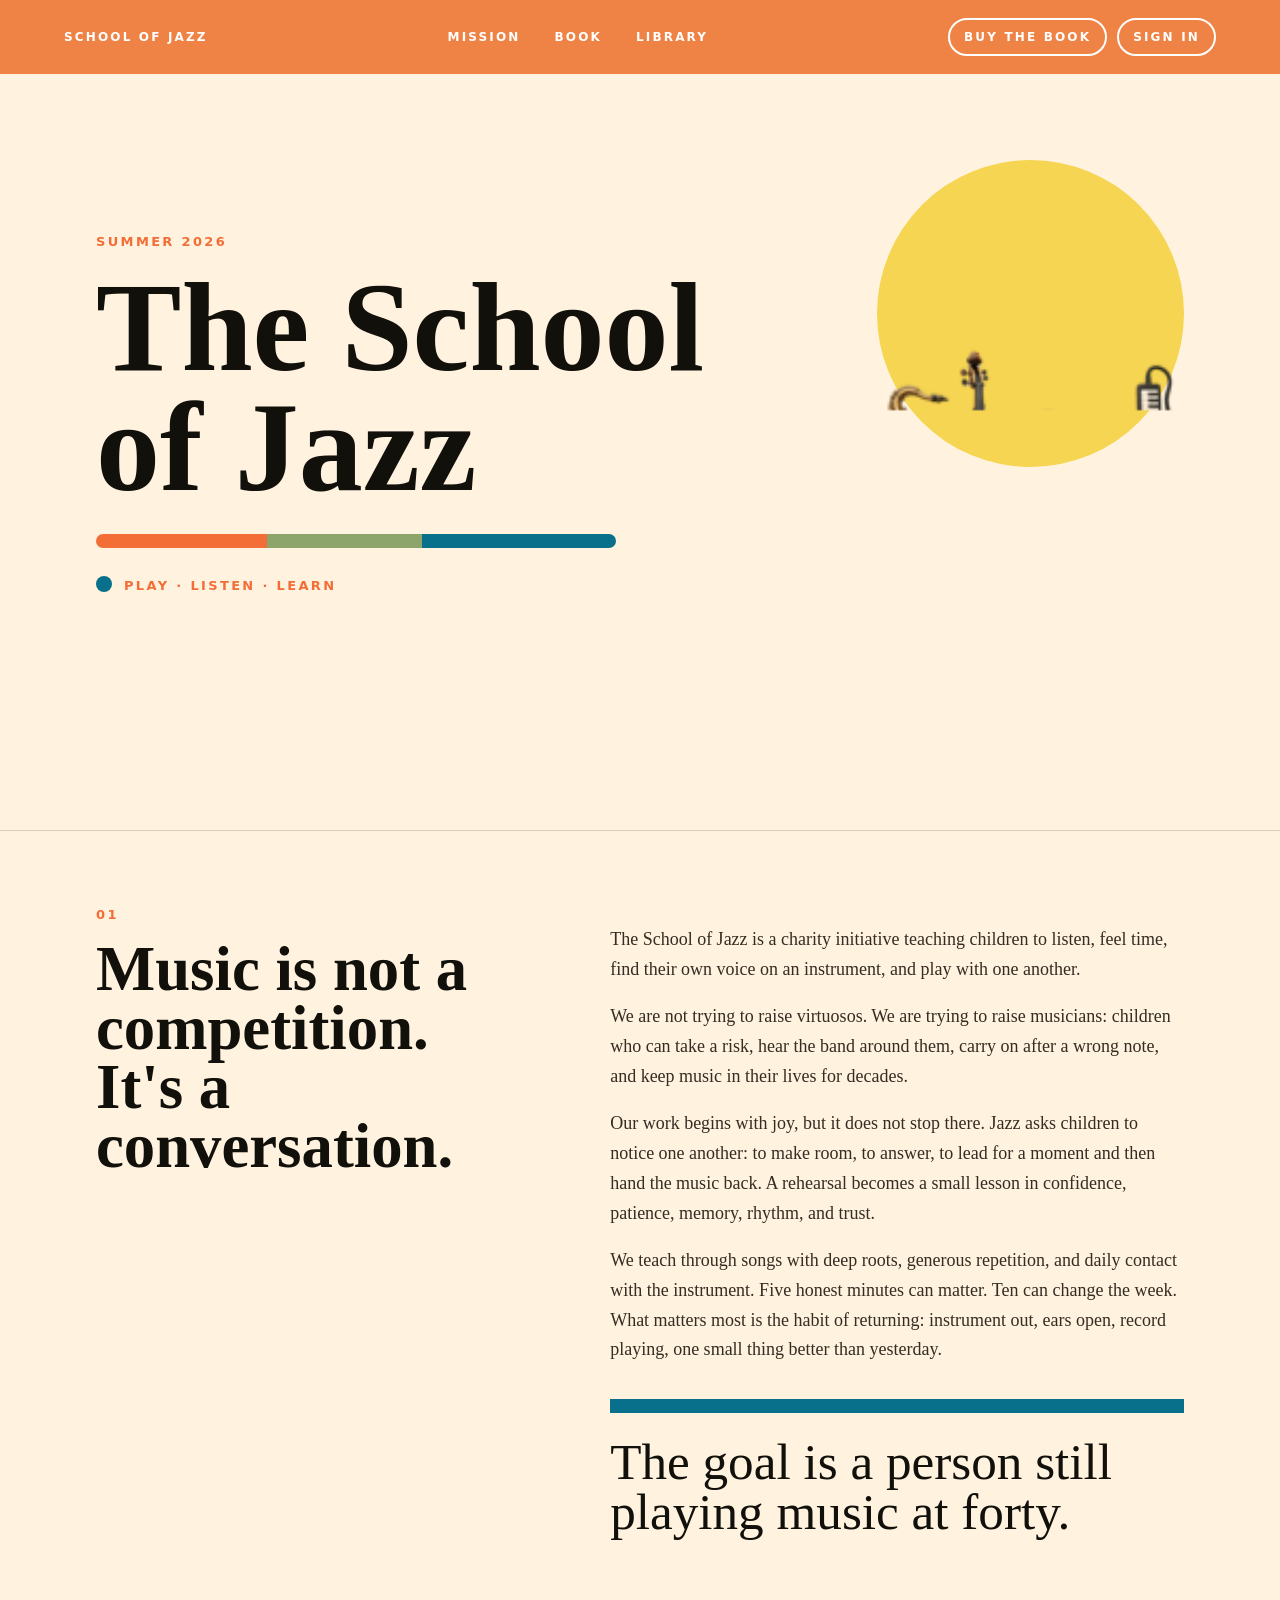
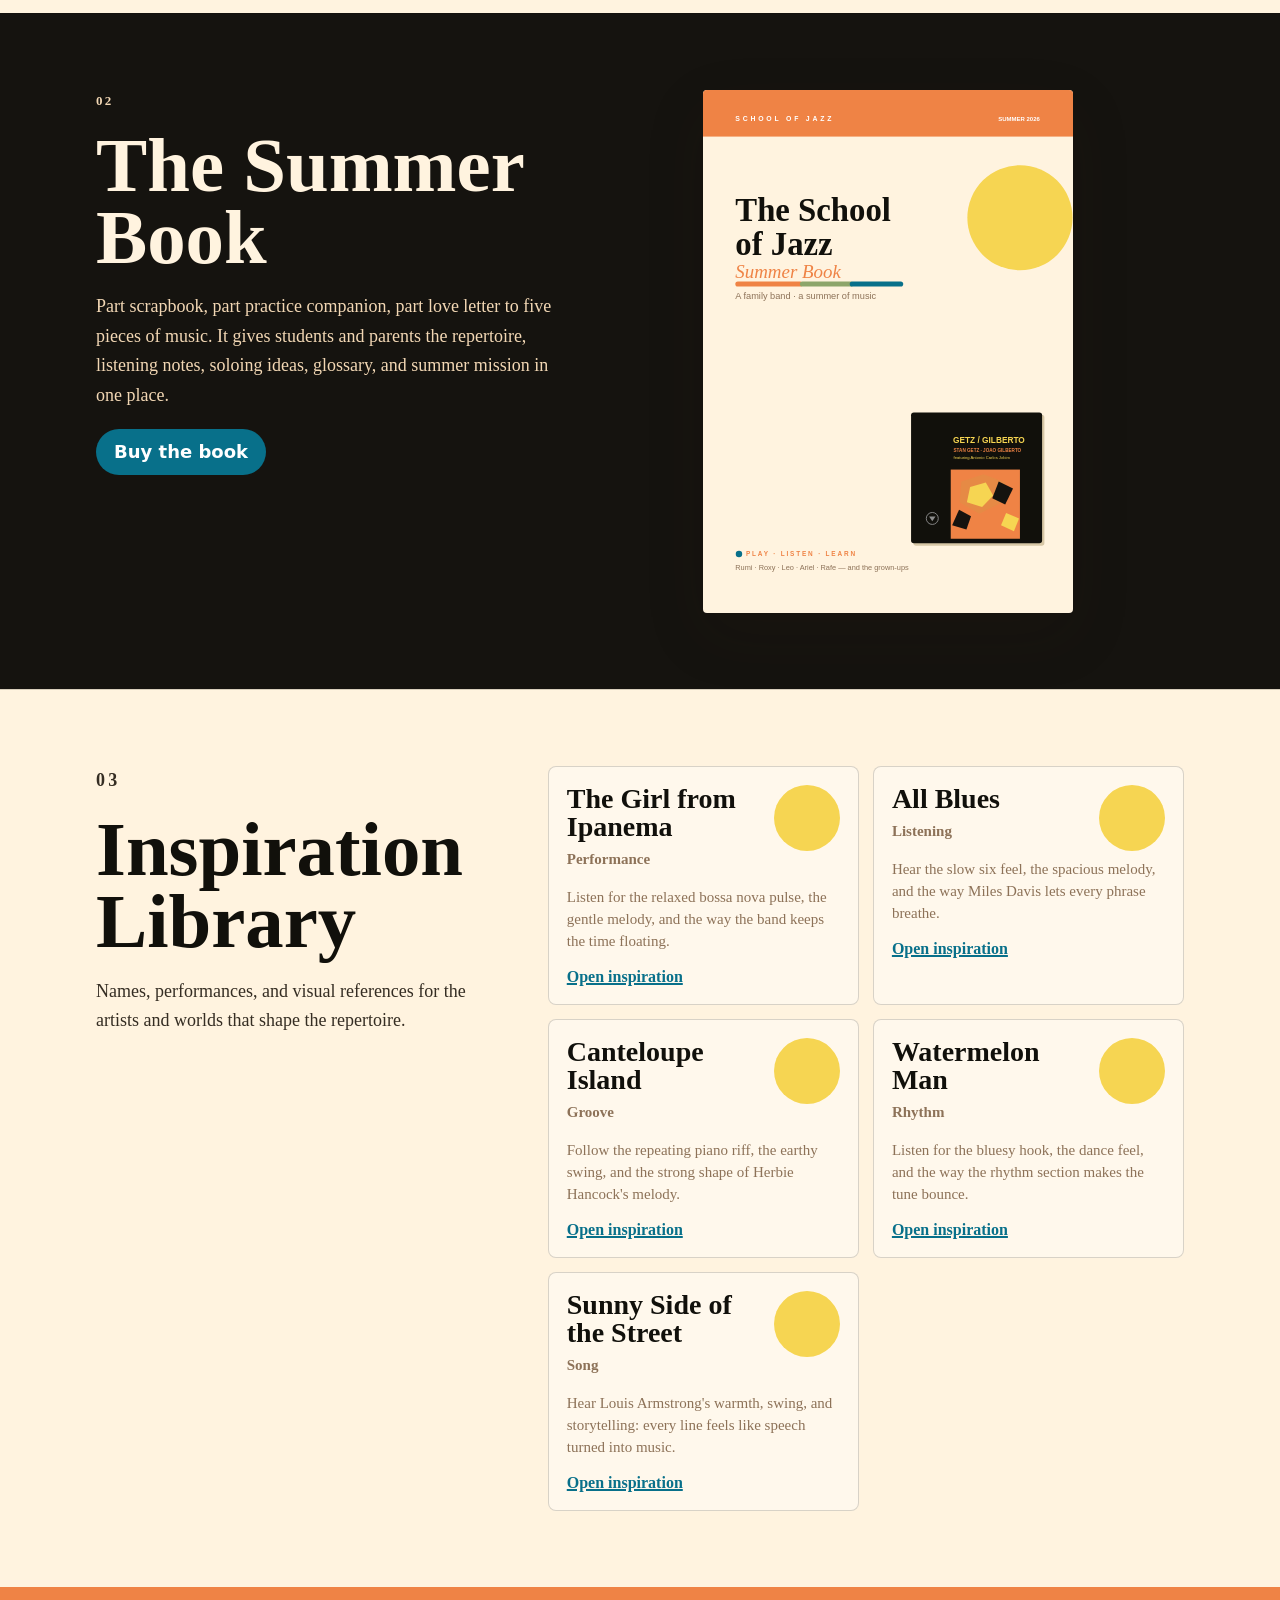
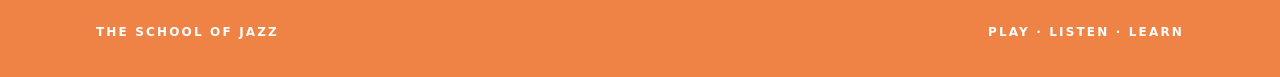
==== index.html @ d5c86d77 "Use sharp SVG book cover" ====
<!doctype html>
<html lang="en">
  <head>
    <meta charset="utf-8">
    <meta name="viewport" content="width=device-width, initial-scale=1">
    <title>The School of Jazz</title>
    <link rel="stylesheet" href="styles.css">
  </head>
  <body>
    <header class="topbar">
      <a class="brand" href="#home" aria-label="The School of Jazz home">School of Jazz</a>
      <nav aria-label="Primary navigation">
        <a href="#mission">Mission</a>
        <a href="#book">Book</a>
        <a href="#library">Library</a>
      </nav>
      <div class="topbar-actions">
        <a class="buy-pill" href="#book">Buy the book</a>
        <a class="buy-pill" href="portal.html">Sign in</a>
      </div>
    </header>

    <main>
      <section class="hero" id="home">
        <div class="hero-copy">
          <p class="season">Summer 2026</p>
          <h1 aria-label="The School of Jazz">The School<br>of Jazz</h1>
          <div class="stripe" aria-hidden="true"><i></i><i></i><i></i></div>
          <p class="manifesto"><b>Play</b> · <b>Listen</b> · <b>Learn</b></p>
        </div>
        <figure class="hero-logo">
          <img src="assets/school-of-jazz-logo.png?v=clean-logo-2" alt="The School of Jazz logo">
        </figure>
        <div class="sun" aria-hidden="true"></div>
      </section>

      <section class="editorial two-col" id="mission">
        <div>
          <p class="section-number">01</p>
          <h2>Music is not a competition. It's a conversation.</h2>
        </div>
        <div class="body-copy">
          <p>The School of Jazz is a charity initiative teaching children to listen, feel time, find their own voice on an instrument, and play with one another.</p>
          <p>We are not trying to raise virtuosos. We are trying to raise musicians: children who can take a risk, hear the band around them, carry on after a wrong note, and keep music in their lives for decades.</p>
          <p>Our work begins with joy, but it does not stop there. Jazz asks children to notice one another: to make room, to answer, to lead for a moment and then hand the music back. A rehearsal becomes a small lesson in confidence, patience, memory, rhythm, and trust.</p>
          <p>We teach through songs with deep roots, generous repetition, and daily contact with the instrument. Five honest minutes can matter. Ten can change the week. What matters most is the habit of returning: instrument out, ears open, record playing, one small thing better than yesterday.</p>
          <blockquote class="mission-quote">
            <p>The goal is a person still playing music at forty.</p>
          </blockquote>
        </div>
      </section>

      <section class="book-band" id="book">
        <div class="book-copy">
          <p class="section-number">02</p>
          <h2>The Summer Book</h2>
          <p>Part scrapbook, part practice companion, part love letter to five pieces of music. It gives students and parents the repertoire, listening notes, soloing ideas, glossary, and summer mission in one place.</p>
          <a class="primary-link" href="mailto:admin@theschoolofjazz.com?subject=Buy%20The%20School%20of%20Jazz%20Summer%20Book">Buy the book</a>
        </div>
        <div class="book-side">
          <figure class="cover-card book-cover">
            <img src="assets/summer-book-cover.svg?v=sharp-cover-3" alt="The School of Jazz Summer Book cover">
          </figure>
        </div>
      </section>

      <section class="library" id="library">
        <div>
          <p class="section-number">03</p>
          <h2>Inspiration Library</h2>
          <p>Names, performances, and visual references for the artists and worlds that shape the repertoire.</p>
        </div>
        <div class="library-grid" id="libraryGrid"></div>
      </section>
    </main>

    <footer>
      <p>The School of Jazz</p>
      <p>Play · Listen · Learn</p>
    </footer>

    <script src="app.js?v=clean-repertoire"></script>
  </body>
</html>
---- styles.css ----
:root {
  --paper: #fff3df;
  --paper-deep: #f9e6c8;
  --ink: #11100b;
  --muted: #8d7258;
  --orange: #ef8345;
  --hot: #f36d36;
  --sun: #f6d552;
  --teal: #08708a;
  --green: #8da56a;
  --line: rgba(17, 16, 11, .16);
  --shadow: 0 22px 60px rgba(42, 28, 14, .14);
}

* { box-sizing: border-box; }

html { scroll-behavior: smooth; }

body {
  margin: 0;
  color: var(--ink);
  background: var(--paper);
  font-family: Inter, ui-sans-serif, system-ui, -apple-system, BlinkMacSystemFont, "Segoe UI", sans-serif;
}

a { color: inherit; }

.topbar {
  position: sticky;
  top: 0;
  z-index: 20;
  display: grid;
  grid-template-columns: auto 1fr auto;
  align-items: center;
  gap: 24px;
  padding: 18px clamp(18px, 5vw, 72px);
  background: var(--orange);
  color: white;
  text-transform: uppercase;
  letter-spacing: .18em;
  font-size: 12px;
  font-weight: 800;
}

.brand, .topbar a { text-decoration: none; }

.topbar nav {
  display: flex;
  justify-content: center;
  gap: clamp(14px, 3vw, 34px);
}

.topbar-actions {
  display: flex;
  justify-content: end;
  gap: 10px;
}

.buy-pill {
  border: 2px solid white;
  padding: 10px 14px;
  border-radius: 999px;
  white-space: nowrap;
}

.hero {
  position: relative;
  min-height: 84vh;
  display: grid;
  grid-template-columns: minmax(0, 1fr) minmax(260px, 390px);
  align-items: end;
  gap: 36px;
  padding: clamp(42px, 8vw, 96px) clamp(22px, 8vw, 96px) 56px;
  overflow: hidden;
}

.hero-copy {
  align-self: start;
  padding-top: 64px;
  position: relative;
  z-index: 2;
}

.season, .manifesto, .section-number, .eyebrow {
  margin: 0 0 18px;
  color: var(--hot);
  text-transform: uppercase;
  letter-spacing: .18em;
  font-weight: 900;
  font-size: 13px;
}

h1, h2 {
  font-family: Georgia, "Times New Roman", serif;
  letter-spacing: 0;
  line-height: .94;
  margin: 0;
}

h1 {
  font-size: clamp(58px, 10vw, 132px);
  max-width: 850px;
}

h2 {
  font-size: clamp(42px, 6vw, 86px);
}

.editorial h2 {
  font-size: clamp(40px, 4.9vw, 68px);
}

.stripe {
  display: flex;
  width: min(520px, 80vw);
  height: 14px;
  border-radius: 99px;
  overflow: hidden;
  margin: 26px 0 28px;
}

.stripe i:nth-child(1) { background: var(--hot); flex: 1.1; }
.stripe i:nth-child(2) { background: var(--green); flex: 1; }
.stripe i:nth-child(3) { background: var(--teal); flex: 1.25; }

.manifesto::before {
  content: "";
  display: inline-block;
  width: 16px;
  height: 16px;
  margin-right: 12px;
  border-radius: 50%;
  background: var(--teal);
  vertical-align: -2px;
}

.hero-logo {
  position: relative;
  z-index: 2;
  justify-self: end;
  align-self: center;
  width: min(100%, 320px);
  margin: 0;
}

.hero-logo img {
  display: block;
  width: 100%;
  height: auto;
  object-fit: contain;
  mix-blend-mode: multiply;
}

.cover-card {
  position: relative;
  z-index: 2;
  margin: 0;
  width: min(100%, 370px);
}

.cover-card img {
  display: block;
  width: 100%;
  border-radius: 4px;
  box-shadow: var(--shadow);
}

.cover-card figcaption {
  margin-top: 12px;
  color: #d9c7a8;
  font-size: 13px;
}

.sun {
  position: absolute;
  right: min(8vw, 96px);
  top: 86px;
  width: clamp(180px, 24vw, 320px);
  aspect-ratio: 1;
  background: var(--sun);
  border-radius: 50%;
}

.editorial, .book-band, .portal, .library {
  padding: 76px clamp(22px, 8vw, 96px);
  border-top: 1px solid var(--line);
}

.two-col {
  display: grid;
  grid-template-columns: minmax(260px, .85fr) minmax(0, 1.15fr);
  gap: clamp(28px, 8vw, 90px);
}

.body-copy, .book-copy, .library p {
  color: #352d23;
  font-family: Georgia, "Times New Roman", serif;
  font-size: 18px;
  line-height: 1.65;
}

.book-notes p, .library-card, .panel {
  background: rgba(255,255,255,.42);
  border: 1px solid var(--line);
  border-radius: 8px;
  font-family: Georgia, "Times New Roman", serif;
}

.mission-quote {
  margin: 34px 0 0;
  padding: 24px 0 0;
  border-top: 14px solid var(--teal);
}

.mission-quote p {
  margin: 0;
  max-width: 520px;
  color: var(--ink);
  font-family: Georgia, "Times New Roman", serif;
  font-size: clamp(30px, 4vw, 54px);
  line-height: .98;
}

.book-band {
  display: grid;
  grid-template-columns: minmax(0, .78fr) minmax(300px, 1fr);
  gap: 36px;
  background: #15130f;
  color: var(--paper);
}

.book-copy p { color: #f2d7b4; }

.book-copy h2 {
  color: var(--paper);
}

.primary-link, .primary-button,
.role-switch button,
label,
select,
input,
textarea {
  font-family: Inter, ui-sans-serif, system-ui, -apple-system, BlinkMacSystemFont, "Segoe UI", sans-serif;
}

.book-side {
  display: flex;
  justify-content: center;
  align-items: start;
}

.book-cover {
  justify-self: start;
}

.book-cover figcaption {
  color: #f2d7b4;
}

.primary-link, .primary-button {
  display: inline-flex;
  align-items: center;
  justify-content: center;
  min-height: 46px;
  padding: 0 18px;
  border: 0;
  border-radius: 999px;
  background: var(--teal);
  color: white;
  font-weight: 900;
  text-decoration: none;
  cursor: pointer;
}

.book-notes {
  display: grid;
  grid-template-columns: repeat(2, minmax(0, 1fr));
  gap: 12px;
}

.book-notes p {
  margin: 0;
  min-height: 92px;
  padding: 18px;
  color: var(--paper);
  border-color: rgba(255,255,255,.18);
  background: rgba(255,255,255,.07);
  font-family: Georgia, "Times New Roman", serif;
  font-size: 22px;
  line-height: 1.15;
}

.portal-head {
  display: flex;
  align-items: end;
  justify-content: space-between;
  gap: 24px;
  margin-bottom: 28px;
}

.role-switch {
  display: inline-grid;
  grid-template-columns: 1fr 1fr;
  border: 1px solid var(--line);
  border-radius: 999px;
  padding: 4px;
  background: rgba(255,255,255,.42);
}

.role-switch button {
  border: 0;
  border-radius: 999px;
  padding: 11px 18px;
  background: transparent;
  color: var(--ink);
  font-weight: 900;
  cursor: pointer;
}

.role-switch button.active {
  background: var(--orange);
  color: white;
}

.portal-page {
  min-height: calc(100vh - 75px);
}

.signin-panel {
  max-width: 680px;
  margin: 0 auto;
  padding: clamp(26px, 5vw, 48px);
}

.signin-panel h1 {
  font-size: clamp(54px, 9vw, 96px);
}

.signin-copy {
  max-width: 560px;
  margin: 24px 0;
  color: #352d23;
  font-family: Georgia, "Times New Roman", serif;
  font-size: 20px;
  line-height: 1.5;
}

.signin-form {
  max-width: 440px;
}

.signin-submit {
  width: 100%;
}

.signin-error {
  margin: -2px 0 0;
  color: var(--hot);
  font-family: Inter, ui-sans-serif, system-ui, -apple-system, BlinkMacSystemFont, "Segoe UI", sans-serif;
  font-size: 13px;
  font-weight: 900;
  line-height: 1.35;
  text-transform: none;
  letter-spacing: 0;
}

.portal-shell.portal-mode-student .role-switch,
.portal-shell.portal-mode-student .login-row,
.portal-shell.portal-mode-student .teacher-view {
  display: none;
}

.portal-shell.portal-mode-teacher .role-switch,
.portal-shell.portal-mode-teacher .login-row,
.portal-shell.portal-mode-teacher .student-view {
  display: none;
}

.login-row {
  display: grid;
  grid-template-columns: repeat(2, minmax(0, 260px));
  gap: 14px;
  margin-bottom: 24px;
}

label {
  display: grid;
  gap: 7px;
  color: var(--muted);
  font-size: 12px;
  font-weight: 900;
  text-transform: uppercase;
  letter-spacing: .12em;
}

select, input, textarea {
  width: 100%;
  border: 1px solid var(--line);
  border-radius: 8px;
  padding: 12px 13px;
  background: rgba(255,255,255,.68);
  color: var(--ink);
  font: 600 15px/1.3 inherit;
  text-transform: none;
  letter-spacing: 0;
}

textarea { resize: vertical; }

.portal-grid {
  display: grid;
  grid-template-columns: minmax(230px, .85fr) minmax(280px, 1.15fr);
  gap: 16px;
}

.panel {
  padding: 22px;
  box-shadow: 0 8px 26px rgba(42, 28, 14, .06);
}

.panel.full { grid-column: 1 / -1; }

.streak-number {
  display: flex;
  align-items: baseline;
  gap: 10px;
  font-family: Georgia, "Times New Roman", serif;
  font-size: 88px;
  line-height: .8;
}

.streak-number small {
  font-family: inherit;
  font-size: 28px;
  color: var(--muted);
}

.week-strip {
  display: grid;
  grid-template-columns: repeat(7, 1fr);
  gap: 8px;
  margin-top: 28px;
}

.day-dot {
  min-height: 54px;
  display: grid;
  place-items: center;
  border: 1px solid var(--line);
  border-radius: 8px;
  color: var(--muted);
  font-weight: 900;
}

.day-dot.done {
  background: var(--sun);
  color: var(--ink);
  border-color: transparent;
}

form {
  display: grid;
  gap: 16px;
}

.log-list {
  display: grid;
  gap: 10px;
}

.log-entry, .student-row {
  display: grid;
  grid-template-columns: auto 1fr auto;
  gap: 14px;
  align-items: center;
  padding: 14px 0;
  border-top: 1px solid var(--line);
}

.log-entry:first-child, .student-row:first-child { border-top: 0; }

.date-chip {
  width: 64px;
  aspect-ratio: 1;
  display: grid;
  place-items: center;
  border-radius: 50%;
  background: var(--orange);
  color: white;
  font-weight: 900;
  text-align: center;
  line-height: 1;
}

.log-entry h3, .student-row h3 {
  margin: 0 0 5px;
  font-family: Georgia, "Times New Roman", serif;
  font-size: 24px;
}

.log-entry p, .student-row p {
  margin: 0;
  color: var(--muted);
}

.minutes {
  color: var(--teal);
  font-weight: 900;
  white-space: nowrap;
}

.hidden { display: none; }

.library {
  display: grid;
  grid-template-columns: minmax(260px, .75fr) minmax(0, 1.25fr);
  gap: clamp(28px, 6vw, 70px);
}

.library-grid {
  display: grid;
  grid-template-columns: repeat(2, minmax(0, 1fr));
  gap: 14px;
}

.library-card {
  min-height: 210px;
  padding: 18px;
  position: relative;
  overflow: hidden;
}

.library-card::after {
  content: "";
  position: absolute;
  right: 18px;
  top: 18px;
  width: 66px;
  aspect-ratio: 1;
  border-radius: 50%;
  background: var(--sun);
}

.library-card h3 {
  position: relative;
  z-index: 1;
  max-width: calc(100% - 84px);
  margin: 0 0 8px;
  font-family: Georgia, "Times New Roman", serif;
  font-size: 28px;
  line-height: 1;
}

.library-card p {
  position: relative;
  z-index: 1;
  margin: 0 0 16px;
  color: var(--muted);
  font-size: 15px;
  line-height: 1.45;
}

.library-card a {
  position: relative;
  z-index: 1;
  color: var(--teal);
  font-weight: 900;
  text-decoration-thickness: 2px;
}

footer {
  display: flex;
  justify-content: space-between;
  gap: 20px;
  padding: 26px clamp(22px, 8vw, 96px);
  background: var(--orange);
  color: white;
  text-transform: uppercase;
  letter-spacing: .18em;
  font-size: 12px;
  font-weight: 900;
}

@media (max-width: 860px) {
  .topbar {
    grid-template-columns: 1fr auto;
  }

  .topbar nav {
    grid-column: 1 / -1;
    order: 3;
    justify-content: start;
    overflow-x: auto;
    padding-bottom: 4px;
  }

  .topbar-actions {
    flex-wrap: wrap;
  }

  .hero, .two-col, .book-band, .library, .portal-grid {
    grid-template-columns: 1fr;
  }

  .hero {
    min-height: 0;
    padding-top: 28px;
  }

  .hero-copy {
    padding-top: 34px;
  }

  .sun {
    right: -70px;
    top: 108px;
  }

  .hero-logo {
    justify-self: start;
    width: min(82vw, 320px);
  }

  .book-side, .book-notes, .library-grid {
    grid-template-columns: 1fr;
  }

  .book-cover {
    width: min(82vw, 340px);
  }

  .portal-head {
    align-items: start;
    flex-direction: column;
  }

  .login-row {
    grid-template-columns: 1fr;
  }
}

@media (max-width: 520px) {
  .topbar {
    gap: 14px;
    letter-spacing: .12em;
  }

  .buy-pill {
    padding: 9px 10px;
  }

  .editorial, .book-band, .portal, .library {
    padding-top: 54px;
    padding-bottom: 54px;
  }

  .log-entry, .student-row {
    grid-template-columns: 1fr;
  }

  .date-chip {
    width: 54px;
  }

  footer {
    flex-direction: column;
  }
}
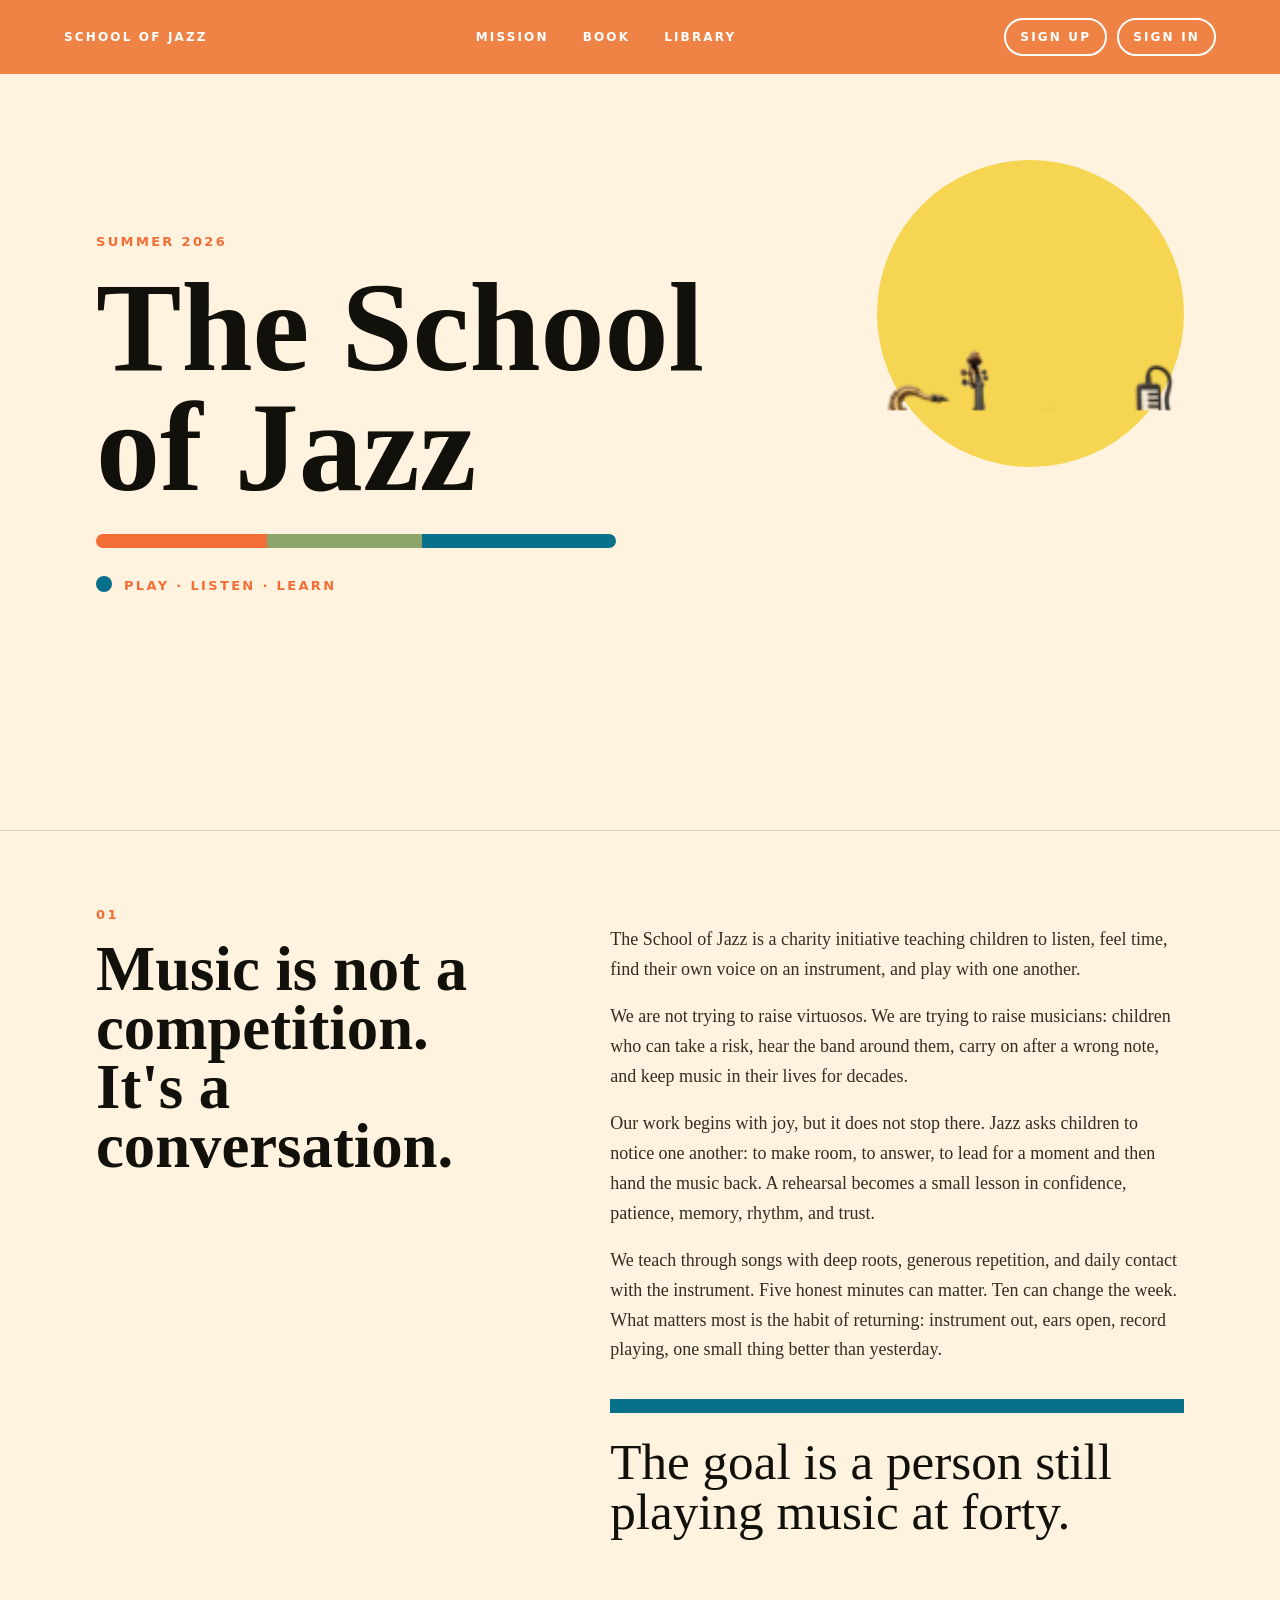
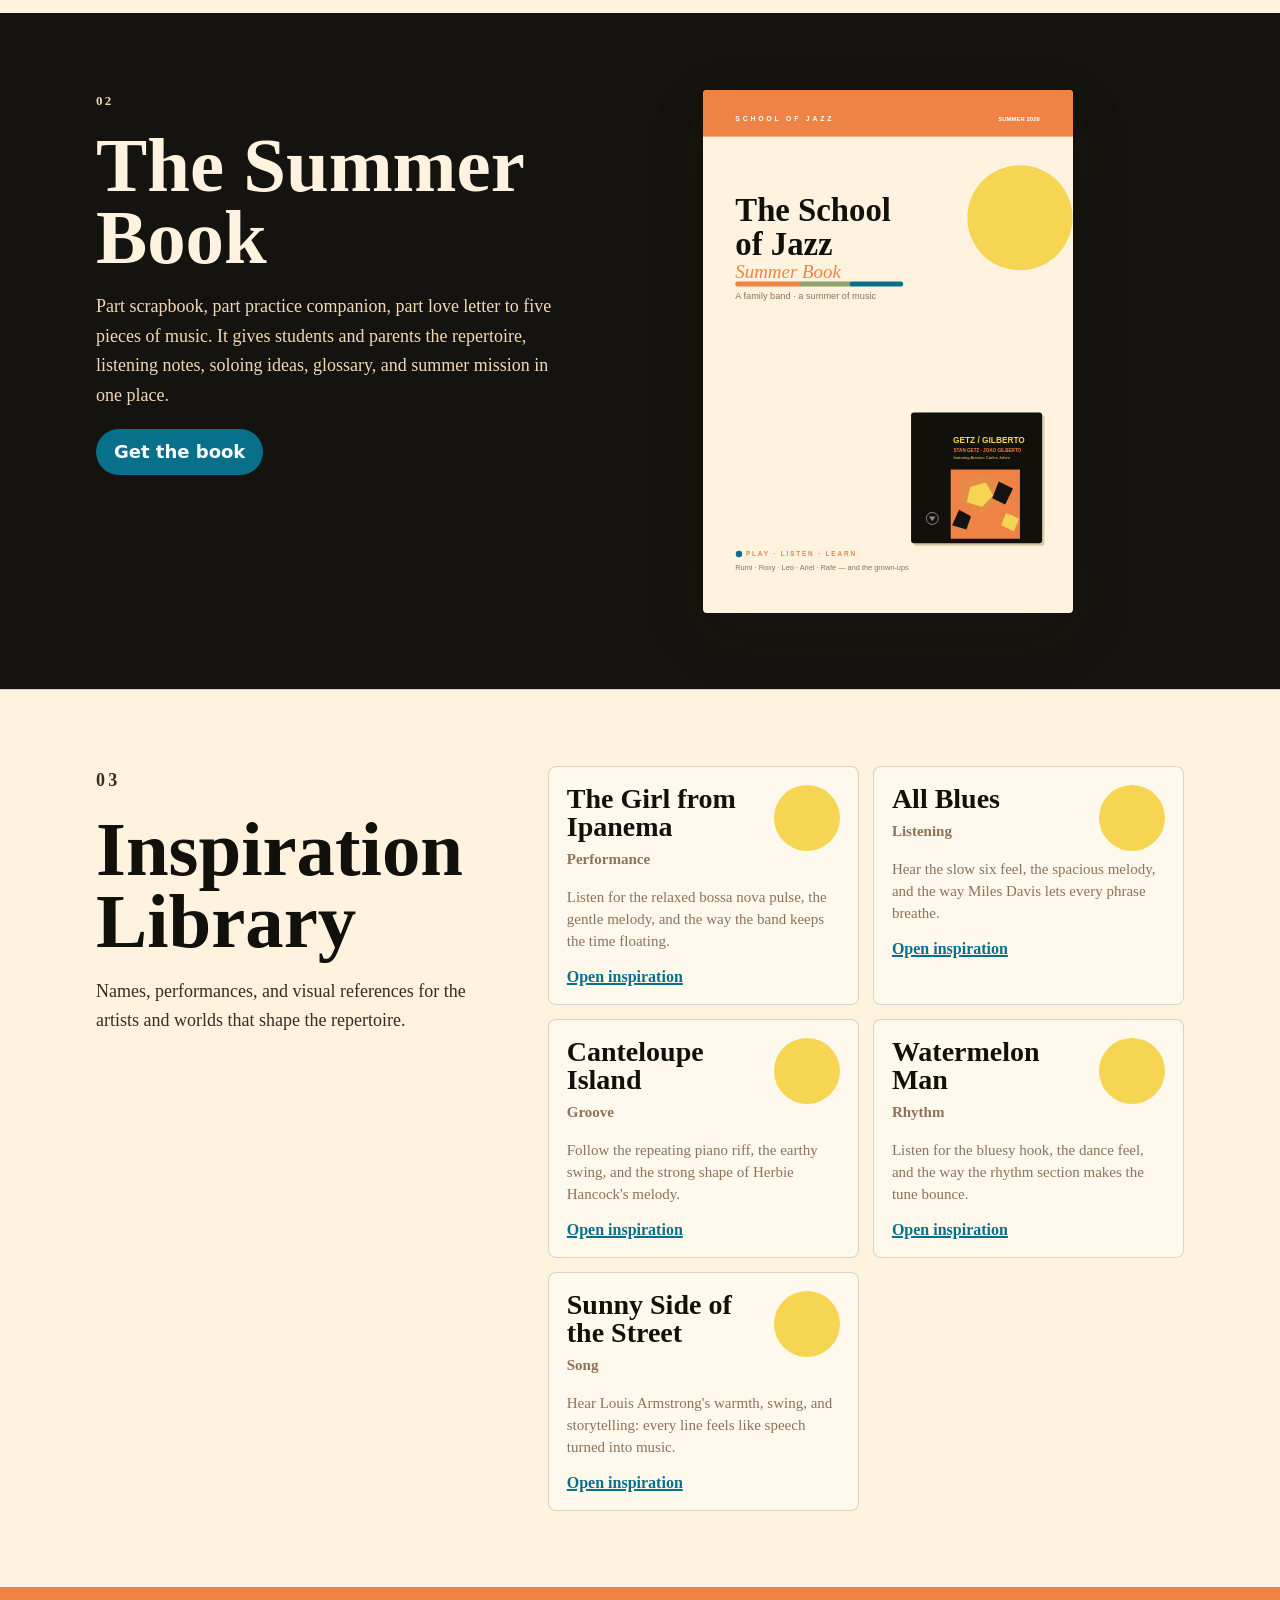
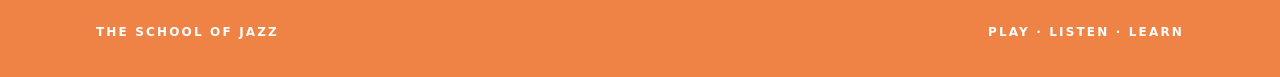
==== commit 690b4eee: "Polish public navigation and book CTA" ====
--- a/index.html
+++ b/index.html
@@ -15,7 +15,7 @@
         <a href="#library">Library</a>
       </nav>
       <div class="topbar-actions">
-        <a class="buy-pill" href="#book">Buy the book</a>
+        <a class="buy-pill" href="signup.html">Sign up</a>
         <a class="buy-pill" href="portal.html">Sign in</a>
       </div>
     </header>
@@ -55,7 +55,7 @@
           <p class="section-number">02</p>
           <h2>The Summer Book</h2>
           <p>Part scrapbook, part practice companion, part love letter to five pieces of music. It gives students and parents the repertoire, listening notes, soloing ideas, glossary, and summer mission in one place.</p>
-          <a class="primary-link" href="mailto:admin@theschoolofjazz.com?subject=Buy%20The%20School%20of%20Jazz%20Summer%20Book">Buy the book</a>
+          <a class="primary-link" href="mailto:admin@theschoolofjazz.com?subject=Buy%20The%20School%20of%20Jazz%20Summer%20Book">Get the book</a>
         </div>
         <div class="book-side">
           <figure class="cover-card book-cover">
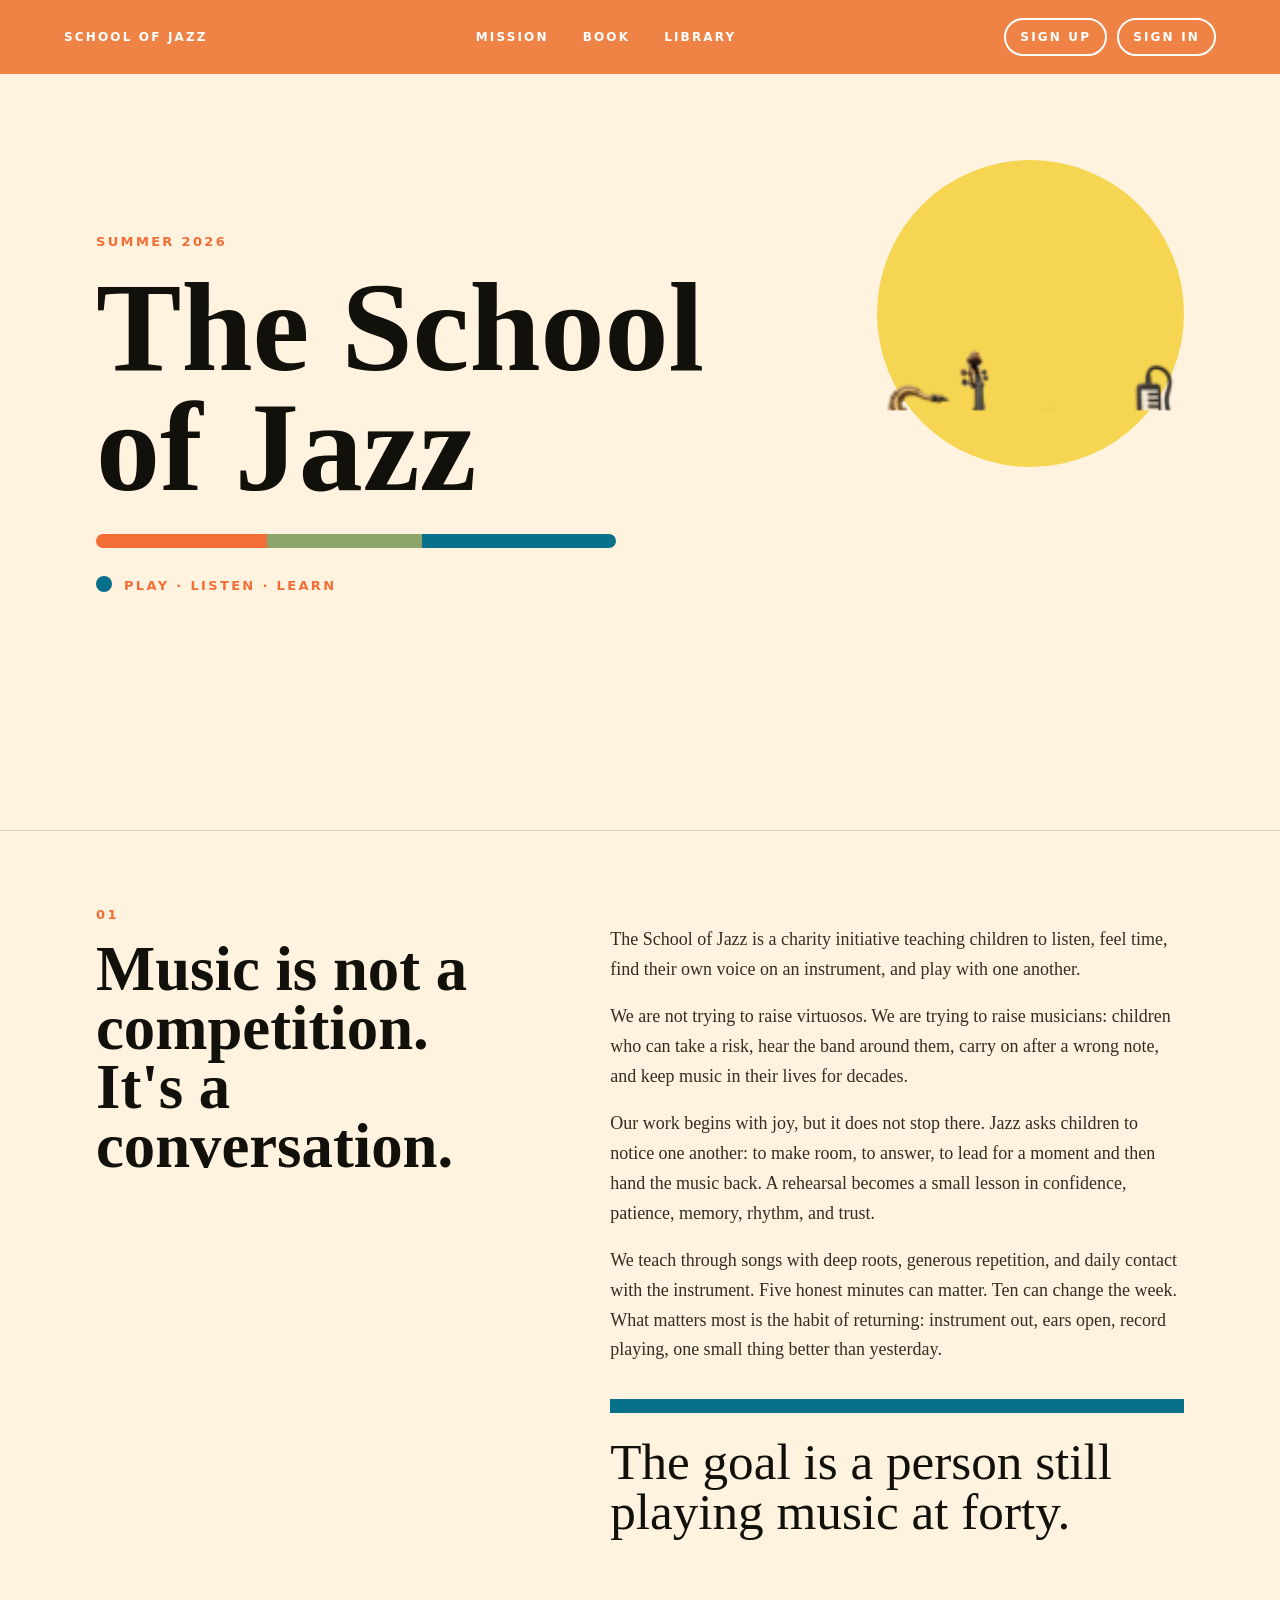
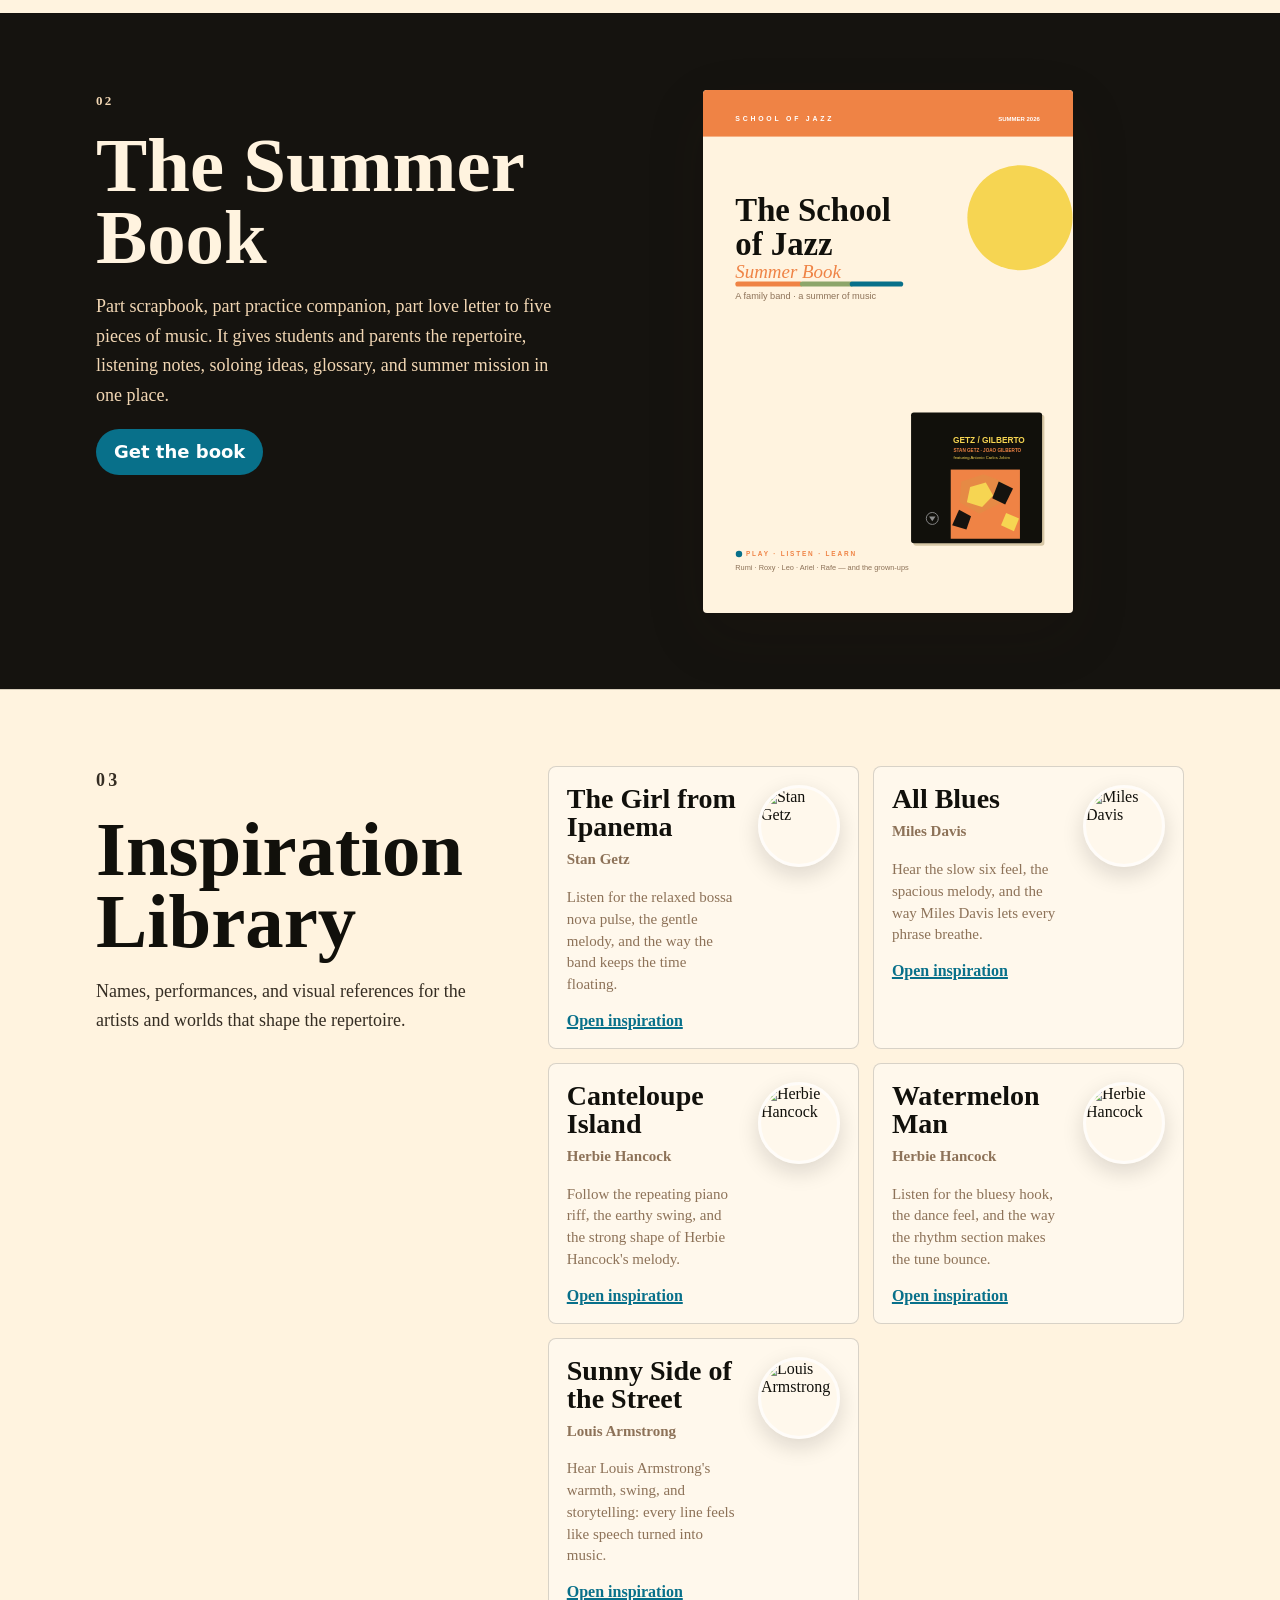
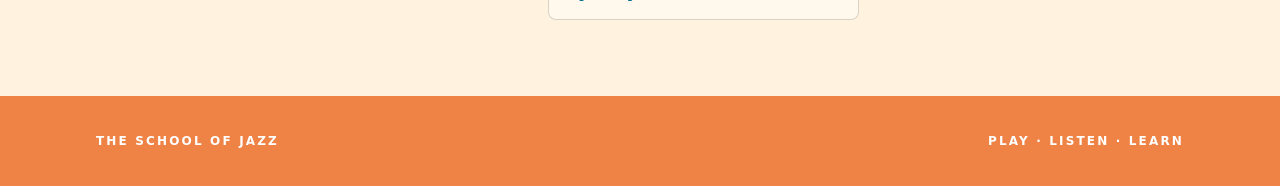
==== commit e66bbedb: "Add traced favicon assets" ====
--- a/index.html
+++ b/index.html
@@ -4,6 +4,9 @@
     <meta charset="utf-8">
     <meta name="viewport" content="width=device-width, initial-scale=1">
     <title>The School of Jazz</title>
+    <link rel="icon" type="image/png" sizes="32x32" href="assets/favicon-32.png">
+    <link rel="icon" type="image/png" sizes="180x180" href="assets/favicon.png">
+    <link rel="apple-touch-icon" href="assets/apple-touch-icon.png">
     <link rel="stylesheet" href="styles.css">
   </head>
   <body>
@@ -81,4 +84,4 @@
 
     <script src="app.js?v=clean-repertoire"></script>
   </body>
-</html>+</html>
--- a/styles.css
+++ b/styles.css
@@ -299,6 +299,15 @@
   margin-bottom: 28px;
 }
 
+.portal-subtitle {
+  max-width: 620px;
+  margin: 10px 0 0;
+  color: var(--muted);
+  font-family: Georgia, "Times New Roman", serif;
+  font-size: clamp(18px, 2vw, 24px);
+  line-height: 1.35;
+}
+
 .role-switch {
   display: inline-grid;
   grid-template-columns: 1fr 1fr;
@@ -344,6 +353,14 @@
   font-family: Georgia, "Times New Roman", serif;
   font-size: 20px;
   line-height: 1.5;
+}
+
+.signup-success {
+  text-align: left;
+}
+
+.signup-success .primary-link {
+  display: inline-flex;
 }
 
 .signin-form {
@@ -525,27 +542,28 @@
 }
 
 .library-card {
-  min-height: 210px;
+  min-height: 230px;
   padding: 18px;
   position: relative;
   overflow: hidden;
 }
 
-.library-card::after {
-  content: "";
+.library-artist {
   position: absolute;
   right: 18px;
   top: 18px;
-  width: 66px;
+  width: 82px;
   aspect-ratio: 1;
   border-radius: 50%;
-  background: var(--sun);
+  object-fit: cover;
+  border: 3px solid rgba(255, 255, 255, .68);
+  box-shadow: 0 8px 22px rgba(17, 16, 11, .14);
 }
 
 .library-card h3 {
   position: relative;
   z-index: 1;
-  max-width: calc(100% - 84px);
+  max-width: calc(100% - 104px);
   margin: 0 0 8px;
   font-family: Georgia, "Times New Roman", serif;
   font-size: 28px;
@@ -555,6 +573,7 @@
 .library-card p {
   position: relative;
   z-index: 1;
+  max-width: calc(100% - 104px);
   margin: 0 0 16px;
   color: var(--muted);
   font-size: 15px;
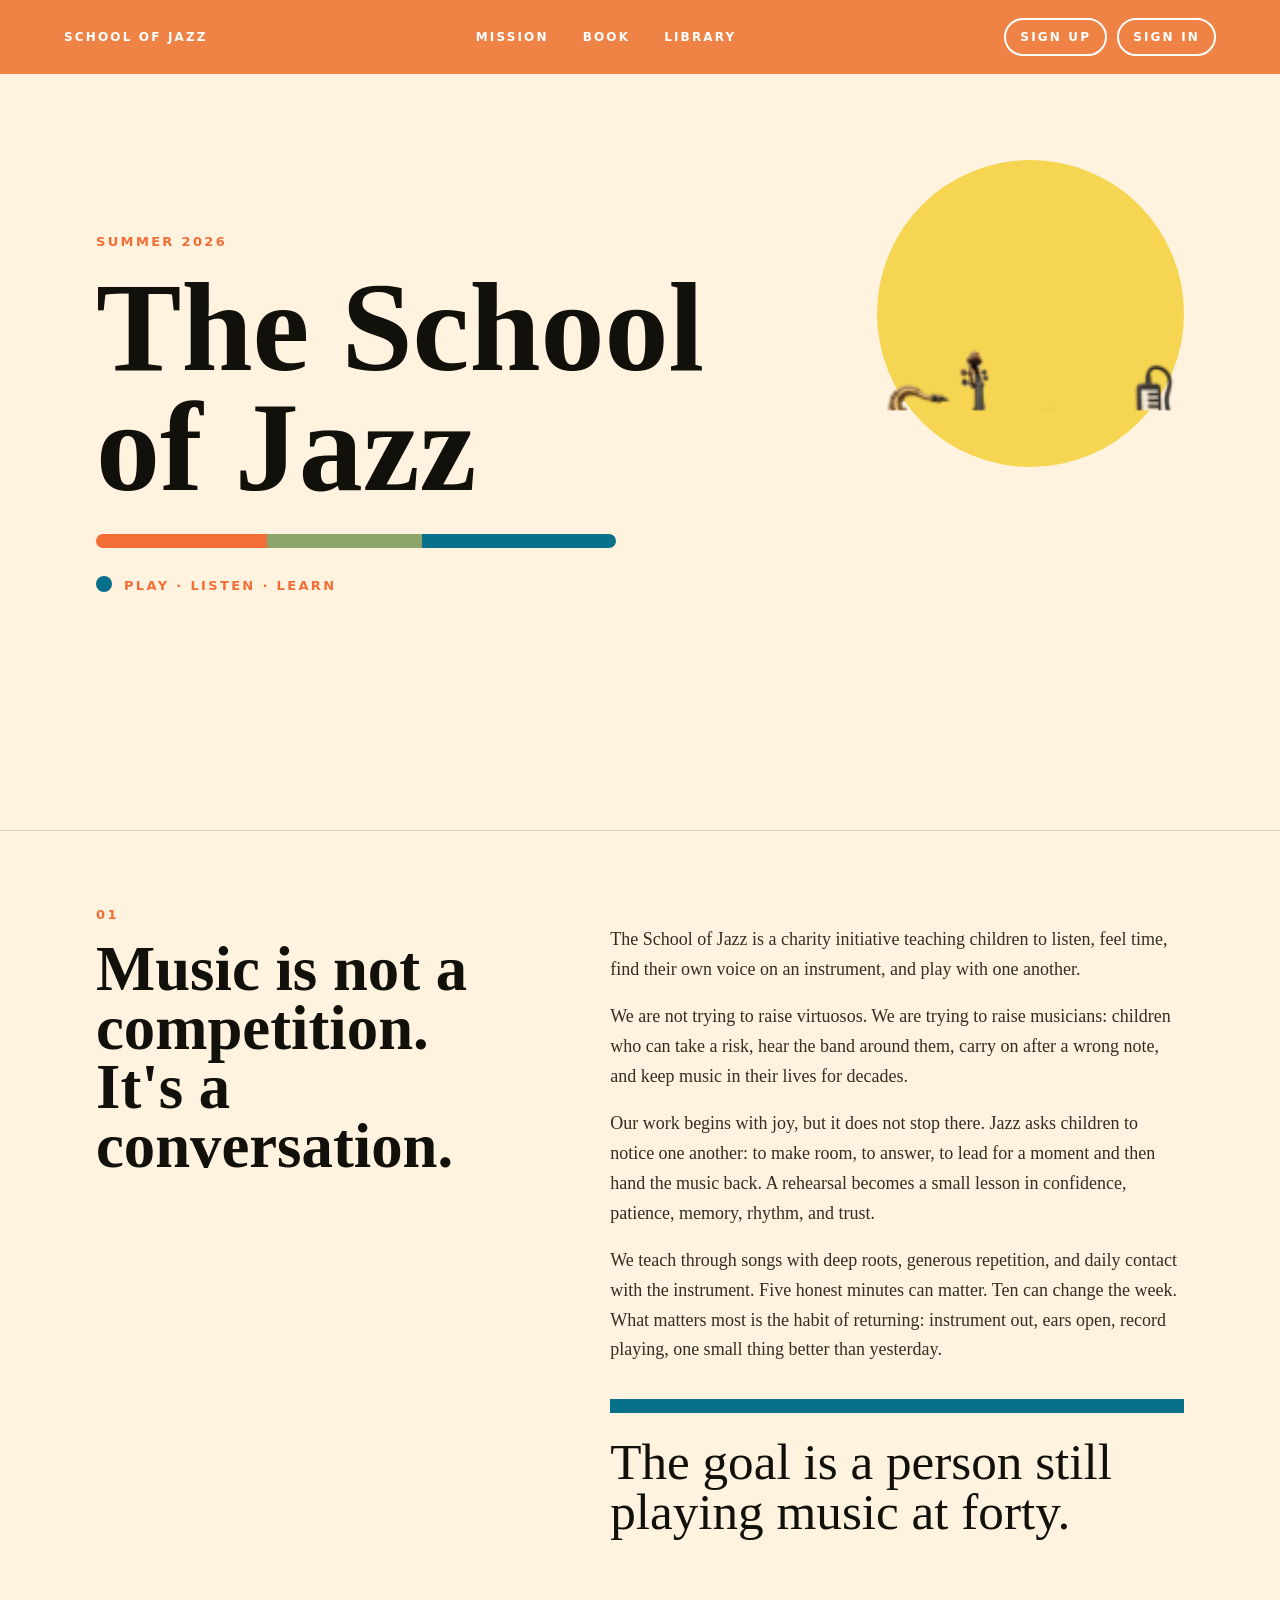
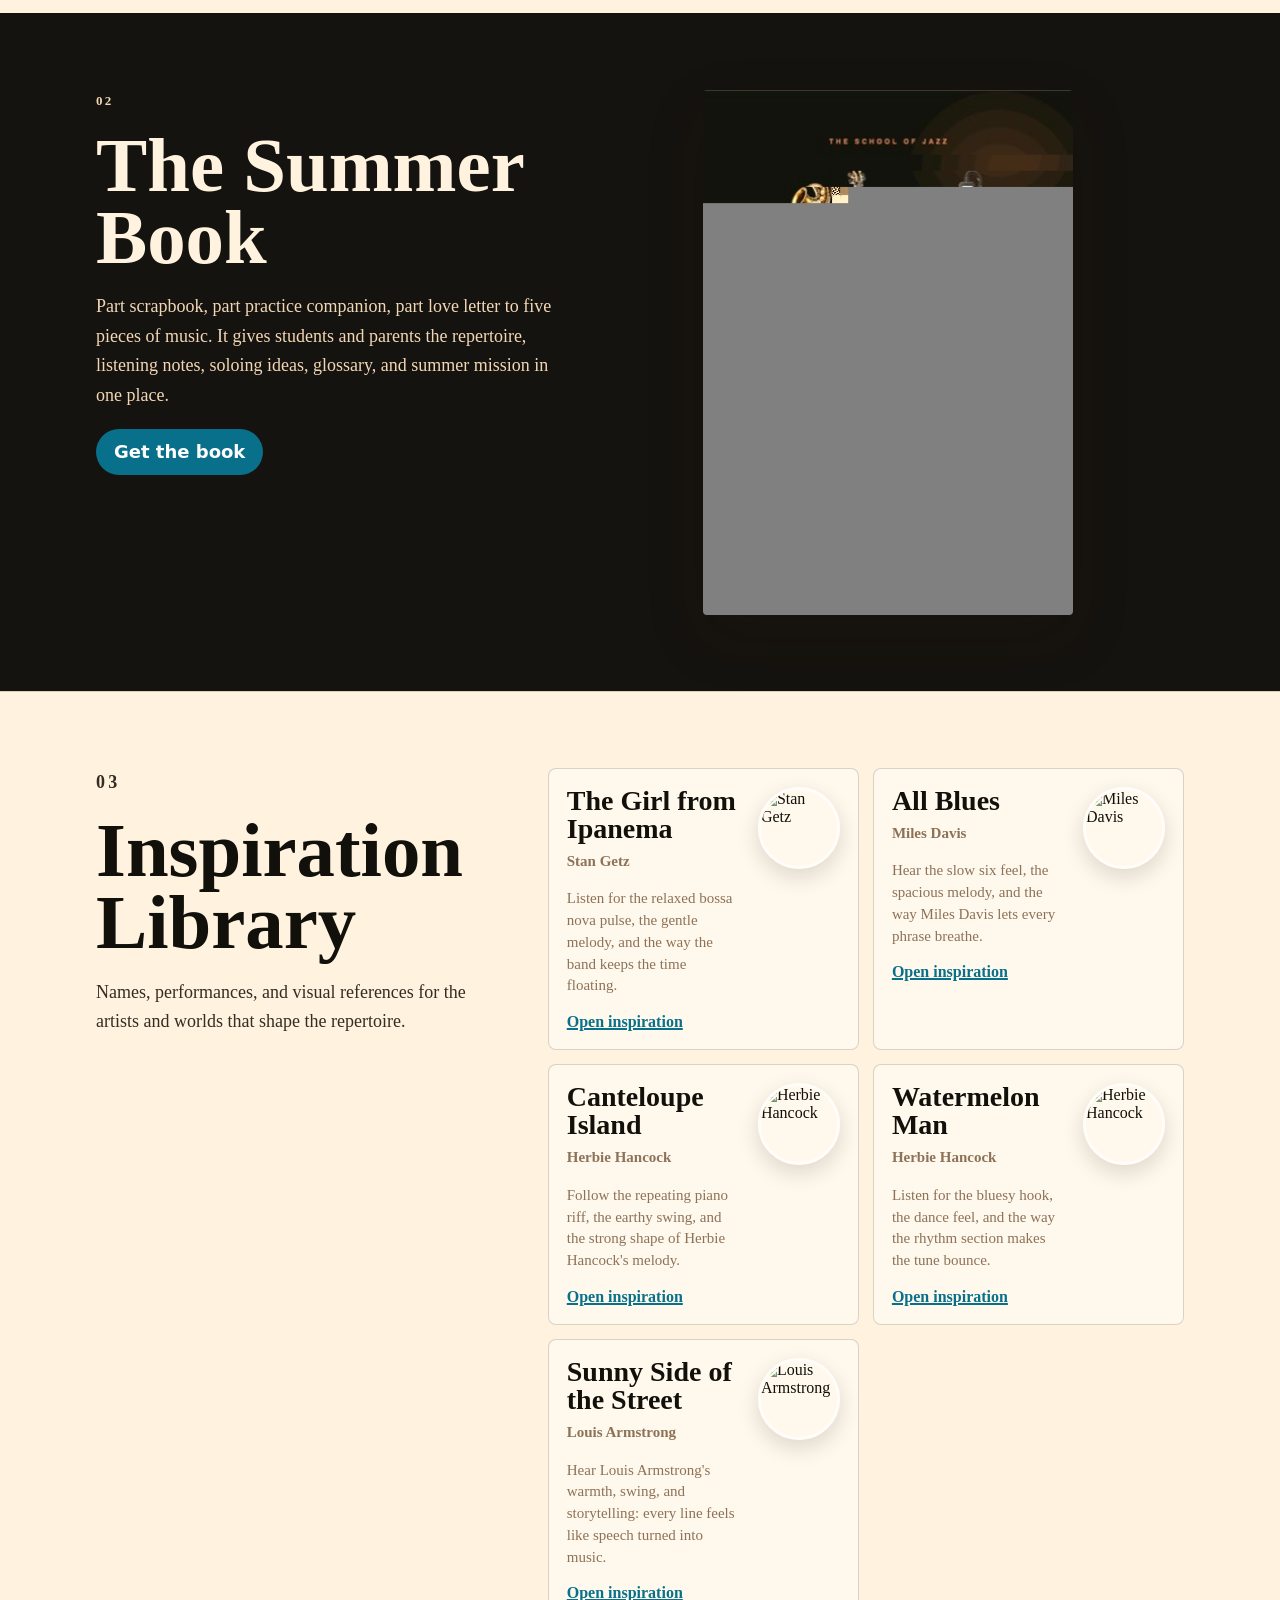
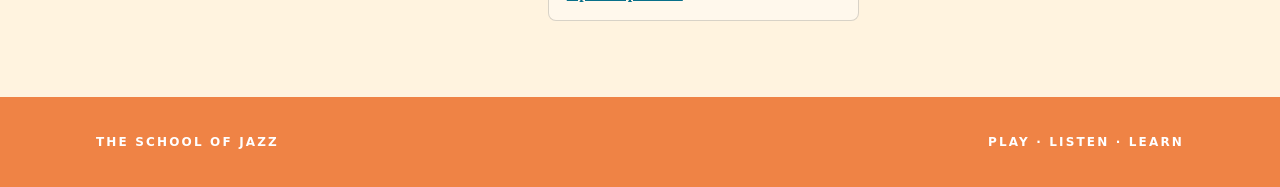
==== commit 56bebc01: "Update book cover to yearbook draft" ====
--- a/index.html
+++ b/index.html
@@ -7,7 +7,7 @@
     <link rel="icon" type="image/png" sizes="32x32" href="assets/favicon-32.png">
     <link rel="icon" type="image/png" sizes="180x180" href="assets/favicon.png">
     <link rel="apple-touch-icon" href="assets/apple-touch-icon.png">
-    <link rel="stylesheet" href="styles.css">
+    <link rel="stylesheet" href="styles.css?v=password-flow-1">
   </head>
   <body>
     <header class="topbar">
@@ -19,7 +19,11 @@
       </nav>
       <div class="topbar-actions">
         <a class="buy-pill" href="signup.html">Sign up</a>
-        <a class="buy-pill" href="portal.html">Sign in</a>
+        <a class="buy-pill" id="topbarSigninLink" href="portal.html">Sign in</a>
+        <button class="profile-pill hidden" id="profileMenuButton" type="button">
+          <span id="profileButtonName">Profile</span>
+          <small id="profileButtonEmail"></small>
+        </button>
       </div>
     </header>
 
@@ -62,7 +66,7 @@
         </div>
         <div class="book-side">
           <figure class="cover-card book-cover">
-            <img src="assets/summer-book-cover.svg?v=sharp-cover-3" alt="The School of Jazz Summer Book cover">
+            <img src="assets/yearbook-2026-cover.svg?v=yearbook-cover-1" alt="The School of Jazz Yearbook 2026 cover">
           </figure>
         </div>
       </section>
@@ -82,6 +86,8 @@
       <p>Play · Listen · Learn</p>
     </footer>
 
-    <script src="app.js?v=clean-repertoire"></script>
+    <script src="https://cdn.jsdelivr.net/npm/@supabase/supabase-js@2"></script>
+    <script src="supabase-client.js?v=1"></script>
+    <script src="app.js?v=password-flow-1"></script>
   </body>
 </html>
--- a/styles.css
+++ b/styles.css
@@ -63,6 +63,37 @@
   white-space: nowrap;
 }
 
+.profile-pill {
+  display: grid;
+  gap: 2px;
+  min-width: 152px;
+  border: 2px solid white;
+  border-radius: 999px;
+  padding: 8px 14px;
+  background: transparent;
+  color: white;
+  cursor: pointer;
+  text-align: left;
+  text-transform: none;
+  letter-spacing: 0;
+}
+
+.profile-pill span {
+  font-size: 13px;
+  font-weight: 900;
+  line-height: 1.1;
+}
+
+.profile-pill small {
+  overflow: hidden;
+  font-size: 10px;
+  font-weight: 800;
+  line-height: 1.1;
+  opacity: .88;
+  text-overflow: ellipsis;
+  white-space: nowrap;
+}
+
 .hero {
   position: relative;
   min-height: 84vh;
@@ -236,6 +267,7 @@
 }
 
 .primary-link, .primary-button,
+.text-button,
 .role-switch button,
 label,
 select,
@@ -273,6 +305,20 @@
   cursor: pointer;
 }
 
+.text-button {
+  display: inline-flex;
+  align-items: center;
+  justify-content: center;
+  min-height: 40px;
+  border: 1px solid var(--line);
+  border-radius: 999px;
+  padding: 0 16px;
+  background: rgba(255,255,255,.42);
+  color: var(--ink);
+  font-weight: 900;
+  cursor: pointer;
+}
+
 .book-notes {
   display: grid;
   grid-template-columns: repeat(2, minmax(0, 1fr));
@@ -371,6 +417,39 @@
   width: 100%;
 }
 
+.form-helper-link {
+  justify-self: center;
+  color: var(--teal);
+  font-size: 13px;
+  font-weight: 900;
+  text-transform: none;
+  letter-spacing: 0;
+}
+
+.password-field {
+  position: relative;
+  display: block;
+}
+
+.password-field input {
+  padding-right: 78px;
+}
+
+.field-toggle {
+  position: absolute;
+  right: 7px;
+  top: 50%;
+  min-height: 34px;
+  border: 0;
+  border-radius: 999px;
+  padding: 0 12px;
+  background: var(--teal);
+  color: white;
+  font-weight: 900;
+  transform: translateY(-50%);
+  cursor: pointer;
+}
+
 .signin-error {
   margin: -2px 0 0;
   color: var(--hot);
@@ -399,6 +478,44 @@
   grid-template-columns: repeat(2, minmax(0, 260px));
   gap: 14px;
   margin-bottom: 24px;
+}
+
+.account-panel {
+  margin-bottom: 24px;
+}
+
+.panel-head {
+  display: flex;
+  align-items: start;
+  justify-content: space-between;
+  gap: 18px;
+  margin-bottom: 18px;
+}
+
+.panel-head h3 {
+  margin: 0;
+  font-family: Georgia, "Times New Roman", serif;
+  font-size: 34px;
+  line-height: 1;
+}
+
+.account-form-grid {
+  display: grid;
+  grid-template-columns: repeat(2, minmax(0, 1fr));
+  gap: 16px;
+}
+
+.profile-actions {
+  display: flex;
+  flex-wrap: wrap;
+  gap: 10px;
+}
+
+.profile-status {
+  margin: -2px 0 0;
+  color: var(--teal);
+  font-size: 13px;
+  font-weight: 900;
 }
 
 label {
@@ -601,52 +718,45 @@
   font-weight: 900;
 }
 
-@media (max-width: 860px) {
+@media (max-width: 900px) {
   .topbar {
-    grid-template-columns: 1fr auto;
-  }
-
-  .topbar nav {
-    grid-column: 1 / -1;
-    order: 3;
+    grid-template-columns: 1fr;
+    gap: 16px;
+  }
+
+  .topbar nav,
+  .topbar-actions {
     justify-content: start;
-    overflow-x: auto;
-    padding-bottom: 4px;
-  }
-
-  .topbar-actions {
     flex-wrap: wrap;
   }
 
-  .hero, .two-col, .book-band, .library, .portal-grid {
+  .hero,
+  .two-col,
+  .book-band,
+  .library,
+  .portal-grid,
+  .login-row,
+  .account-form-grid {
     grid-template-columns: 1fr;
   }
 
   .hero {
-    min-height: 0;
-    padding-top: 28px;
+    min-height: auto;
+    align-items: start;
   }
 
   .hero-copy {
-    padding-top: 34px;
+    padding-top: 18px;
+  }
+
+  .hero-logo {
+    justify-self: center;
+    width: min(86vw, 300px);
   }
 
   .sun {
-    right: -70px;
-    top: 108px;
-  }
-
-  .hero-logo {
-    justify-self: start;
-    width: min(82vw, 320px);
-  }
-
-  .book-side, .book-notes, .library-grid {
-    grid-template-columns: 1fr;
-  }
-
-  .book-cover {
-    width: min(82vw, 340px);
+    right: -80px;
+    top: 120px;
   }
 
   .portal-head {
@@ -654,35 +764,87 @@
     flex-direction: column;
   }
 
-  .login-row {
+  .role-switch {
+    width: 100%;
+  }
+
+  .library-grid {
     grid-template-columns: 1fr;
   }
-}
-
-@media (max-width: 520px) {
+
+  .book-side {
+    justify-content: center;
+  }
+}
+
+@media (max-width: 560px) {
   .topbar {
-    gap: 14px;
-    letter-spacing: .12em;
-  }
-
+    position: relative;
+    padding: 24px 30px;
+  }
+
+  .brand {
+    font-size: 13px;
+  }
+
+  .topbar nav {
+    gap: 22px;
+  }
+
+  .topbar nav a,
   .buy-pill {
-    padding: 9px 10px;
-  }
-
-  .editorial, .book-band, .portal, .library {
-    padding-top: 54px;
-    padding-bottom: 54px;
+    font-size: 13px;
+  }
+
+  .hero,
+  .editorial,
+  .book-band,
+  .portal,
+  .library {
+    padding: 56px 48px;
+  }
+
+  .hero {
+    padding-top: 0;
+  }
+
+  .hero-copy {
+    padding-top: 0;
+  }
+
+  h1 {
+    font-size: clamp(70px, 18vw, 96px);
+  }
+
+  h2,
+  .editorial h2 {
+    font-size: clamp(44px, 13vw, 66px);
+  }
+
+  .signin-panel h1 {
+    font-size: clamp(48px, 14vw, 74px);
+  }
+
+  .library-card h3,
+  .library-card p {
+    max-width: 100%;
+  }
+
+  .library-artist {
+    position: static;
+    display: block;
+    margin: 0 0 18px auto;
   }
 
   .log-entry, .student-row {
-    grid-template-columns: 1fr;
-  }
-
-  .date-chip {
-    width: 54px;
+    grid-template-columns: auto 1fr;
+  }
+
+  .minutes {
+    grid-column: 2;
   }
 
   footer {
-    flex-direction: column;
-  }
-}+    display: grid;
+  }
+}
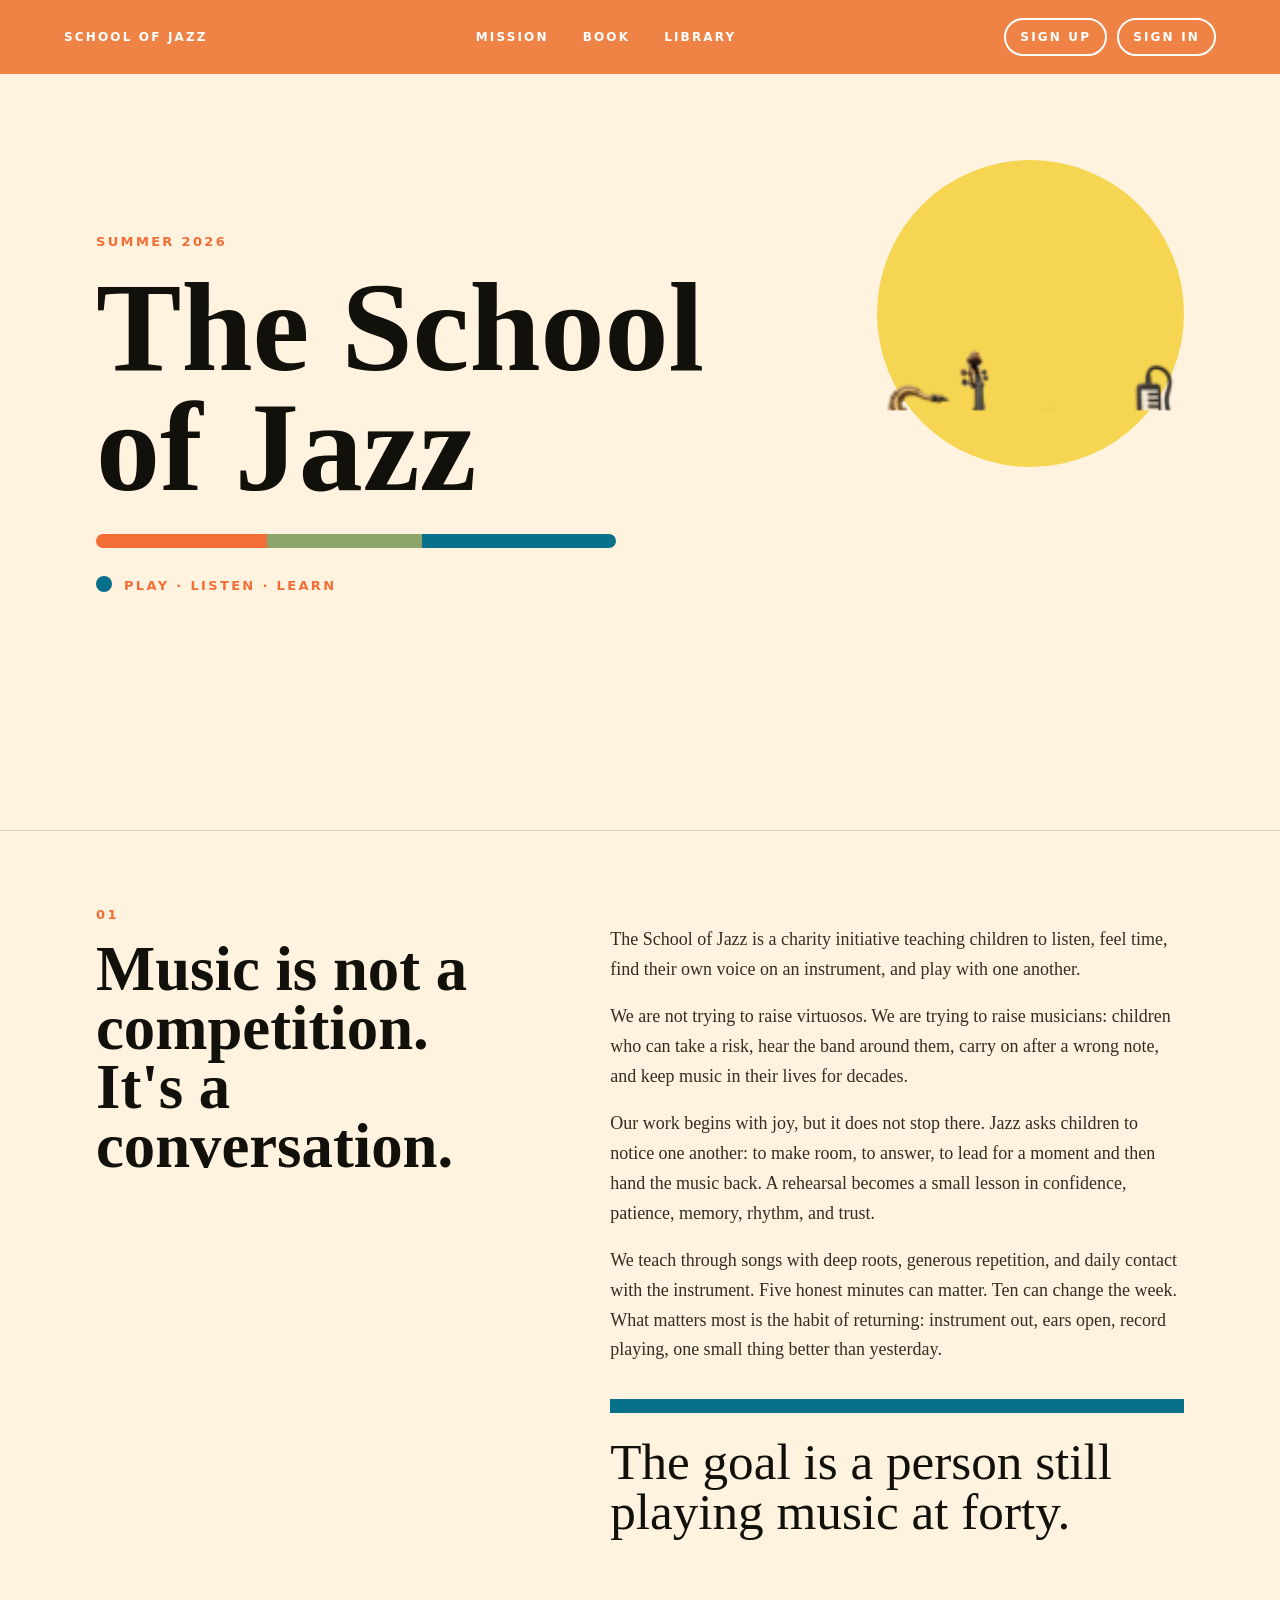
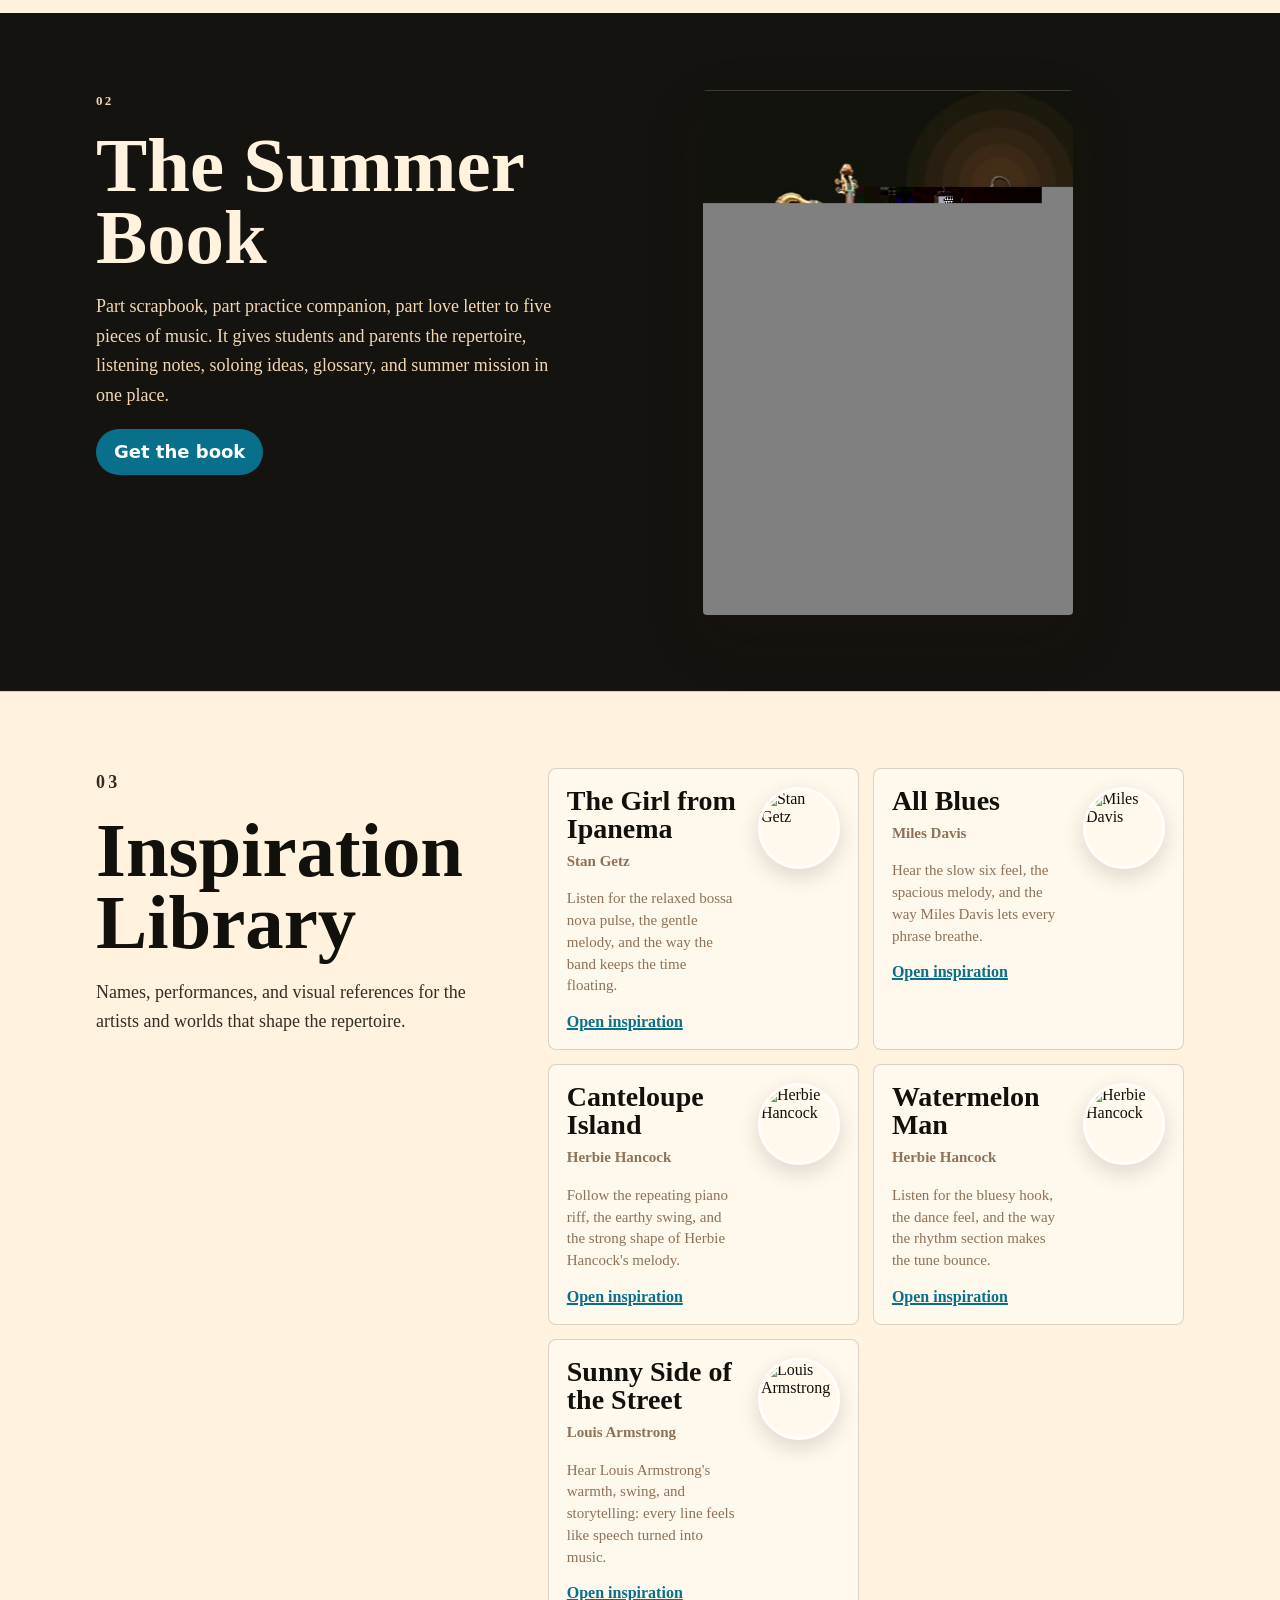
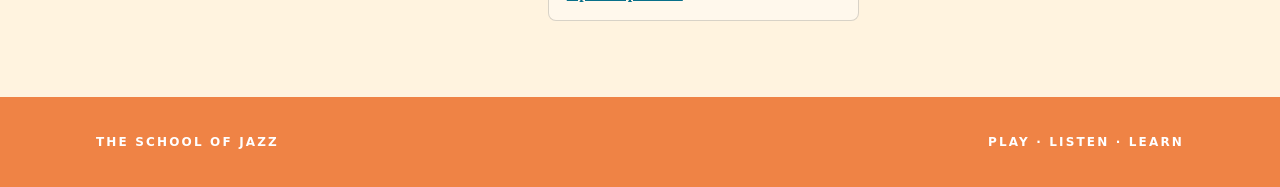
==== commit 5a31d13c: "Use screenshot JPEG for yearbook cover" ====
--- a/index.html
+++ b/index.html
@@ -66,7 +66,7 @@
         </div>
         <div class="book-side">
           <figure class="cover-card book-cover">
-            <img src="assets/yearbook-2026-cover.svg?v=yearbook-cover-1" alt="The School of Jazz Yearbook 2026 cover">
+            <img src="assets/yearbook-2026-cover.jpg?v=yearbook-cover-3" alt="The School of Jazz Yearbook 2026 cover">
           </figure>
         </div>
       </section>
